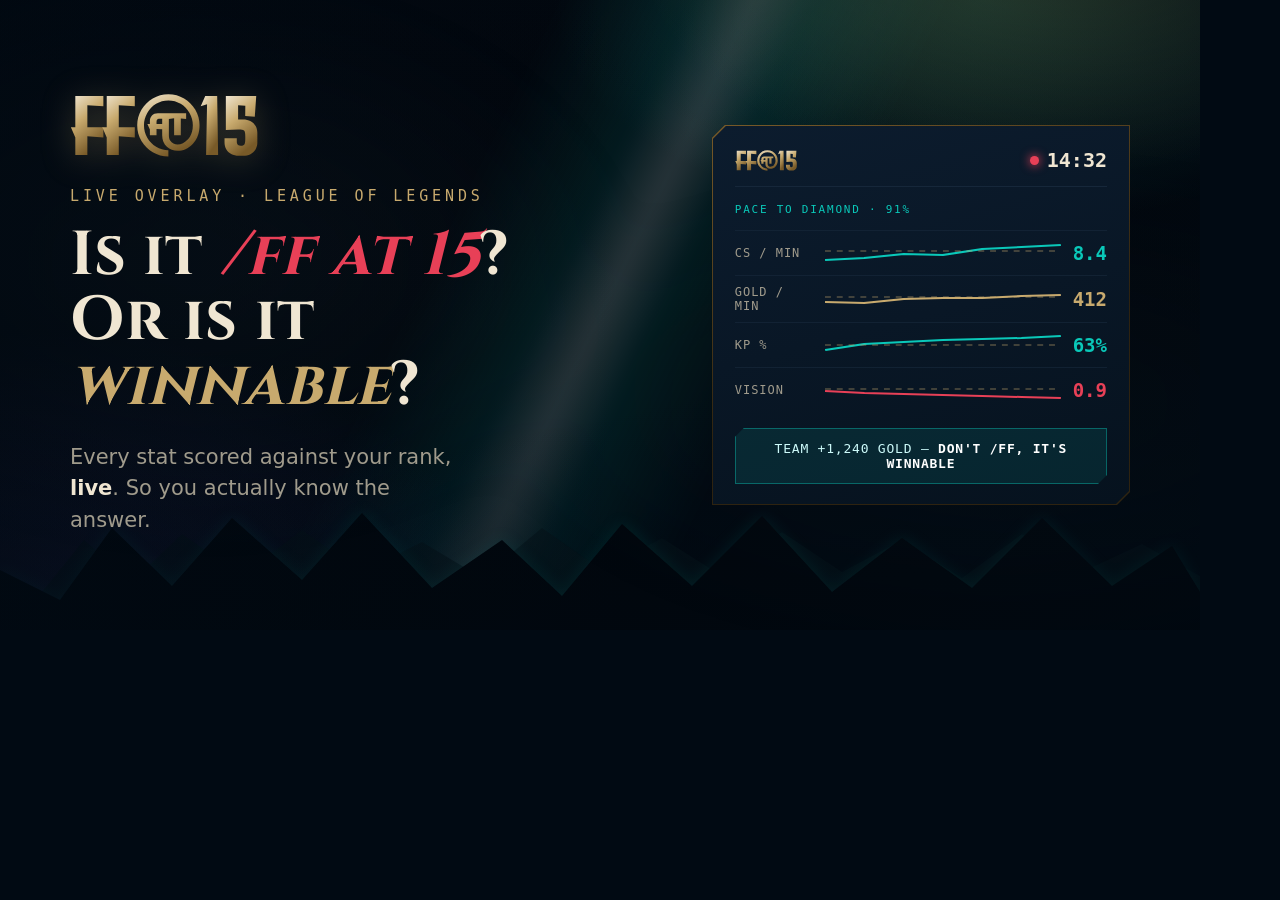
==== og-image.html @ ae90e87e "Initial FF@15 marketing site for GitHub Pages. Self-contained landing page with OG image, custom dom" ====
<!doctype html>
<html lang="en">
<head>
<meta charset="utf-8"/>
<title>FF@15 — OG image</title>
<link href="https://fonts.googleapis.com/css2?family=Cinzel:wght@600;700&display=swap" rel="stylesheet"/>
<style>
  :root{
    --bg:#010A13;--surface-2:#0c1c2e;--fg:#F0E6D2;--muted:#A09B8C;--dim:#6A6B68;
    --gold:#C8AA6E;--gold-2:#C89B3C;--border-gold:#785A28;--line:#16273A;
    --blue:#0AC8B9;--blue-light:#CDFAFA;--red:#E84057;
    --fd:'Cinzel','Trajan Pro',Georgia,serif;
    --fb:-apple-system,BlinkMacSystemFont,'Segoe UI',system-ui,sans-serif;
    --fm:ui-monospace,'SF Mono',Menlo,monospace;
    --bevel:polygon(13px 0,100% 0,100% calc(100% - 13px),calc(100% - 13px) 100%,0 100%,0 13px);
  }
  *{box-sizing:border-box;margin:0;padding:0}
  html,body{width:1200px;height:630px;overflow:hidden}
  body{background:var(--bg);color:var(--fg);font-family:var(--fb);font-variant-numeric:tabular-nums;
    -webkit-font-smoothing:antialiased;position:relative}

  /* ---- Rift at night scene ---- */
  .rift,.rift>*{position:absolute}
  .rift{inset:0;overflow:hidden}
  .sky{inset:0;background:
    radial-gradient(60% 70% at 86% -10%,rgba(200,155,60,.26),transparent 55%),
    radial-gradient(60% 60% at 82% 0%,rgba(16,92,84,.55),transparent 60%),
    radial-gradient(60% 70% at 4% 96%,rgba(44,38,92,.40),transparent 62%),
    linear-gradient(180deg,#02070e 0%,#01060c 56%,var(--bg) 100%)}
  .river{inset:-24% -12%;
    background:linear-gradient(116deg,transparent 40%,rgba(10,200,185,.10) 47%,rgba(205,250,250,.18) 50%,rgba(10,200,185,.10) 53%,transparent 60%);
    filter:blur(7px);mix-blend-mode:screen}
  .trees{bottom:0;left:0;width:100%;height:auto;display:block}
  .trees.far{opacity:.6}
  .trees.near{filter:drop-shadow(0 -1px 8px rgba(10,200,185,.12))}
  .fog{inset:-20%;filter:blur(34px);
    background:radial-gradient(38% 46% at 26% 44%,rgba(120,150,160,.07),transparent 70%),
      radial-gradient(46% 40% at 74% 60%,rgba(80,112,124,.06),transparent 70%)}
  .mote{position:absolute;width:4px;height:4px;border-radius:50%;background:var(--gold);
    box-shadow:0 0 9px 1px rgba(200,170,110,.75)}
  .mote.t{background:var(--blue-light);box-shadow:0 0 9px 1px rgba(10,200,185,.75)}
  .vig{inset:0;background:
    radial-gradient(120% 100% at 30% 40%,transparent 30%,rgba(1,10,19,.5) 82%),
    linear-gradient(90deg,rgba(1,10,19,.62),transparent 52%)}

  /* ---- content ---- */
  .stage{position:absolute;inset:0;z-index:2;display:grid;grid-template-columns:1.18fr .82fr;
    align-items:center;gap:40px;padding:62px 70px}
  .logo{width:188px;height:63px;display:block;filter:drop-shadow(0 4px 16px rgba(200,170,110,.28))}
  .kicker{font-family:var(--fm);font-size:15px;letter-spacing:.26em;text-transform:uppercase;
    color:var(--gold);margin:30px 0 18px}
  h1{font-family:var(--fd);font-weight:700;font-size:62px;line-height:1.05;letter-spacing:.01em}
  h1 .ff{color:var(--red);font-style:italic;white-space:nowrap}
  h1 .em{color:var(--gold);font-style:italic}
  .lede{color:var(--muted);font-size:21px;line-height:1.5;margin-top:24px;max-width:30ch}
  .lede b{color:var(--fg);font-weight:600}

  /* HUD card */
  .hex{background:linear-gradient(160deg,var(--border-gold),#2e2310 60%);clip-path:var(--bevel);padding:1px;
    box-shadow:0 30px 70px rgba(0,0,0,.5)}
  .hex-in{background:linear-gradient(165deg,var(--surface-2),#06121e);clip-path:var(--bevel);padding:22px 22px 20px}
  .hud-top{display:flex;align-items:center;gap:10px;padding-bottom:14px;border-bottom:1px solid var(--line);margin-bottom:16px}
  .hud-top .lg{width:62px;height:21px}
  .clock{margin-left:auto;display:inline-flex;align-items:center;gap:8px;font-family:var(--fm);
    font-size:20px;color:var(--fg);font-weight:600}
  .clock .live{width:9px;height:9px;border-radius:50%;background:var(--red);box-shadow:0 0 10px 1px rgba(232,64,87,.8)}
  .pace{font-family:var(--fm);font-size:11px;letter-spacing:.16em;text-transform:uppercase;color:var(--blue);margin-bottom:14px}
  .stat{display:grid;grid-template-columns:78px 1fr auto;align-items:center;gap:12px;padding:9px 0;border-top:1px solid rgba(22,39,58,.7)}
  .stat:first-of-type{border-top:0}
  .stat .lab{font-family:var(--fm);font-size:12px;letter-spacing:.08em;text-transform:uppercase;color:var(--muted)}
  .stat .val{font-family:var(--fm);font-size:19px;font-weight:600;text-align:right}
  .stat .spk{width:100%;height:26px;display:block}
  .ahead{color:var(--blue)} .onpace{color:var(--gold)} .behind{color:var(--red)}
  .verdict{margin-top:16px;padding:13px 16px;clip-path:polygon(9px 0,100% 0,100% calc(100% - 9px),calc(100% - 9px) 100%,0 100%,0 9px);
    background:rgba(10,200,185,.1);box-shadow:inset 0 0 0 1px rgba(10,200,185,.4);
    font-family:var(--fm);font-size:13px;letter-spacing:.06em;color:var(--blue-light);text-transform:uppercase;text-align:center}
  .verdict b{color:#fff}
</style>
</head>
<body>
  <!-- logo sprite -->
  <svg width="0" height="0" style="position:absolute" aria-hidden="true"><defs>
    <linearGradient id="lg" x1="0" y1="0" x2="0.45" y2="1">
      <stop offset="0" stop-color="#F0E6D2"/><stop offset="0.45" stop-color="#C8AA6E"/><stop offset="1" stop-color="#785A28"/>
    </linearGradient>
    <symbol id="ff15" viewBox="0 0 179 60">
      <g transform="translate(0.8203,-9)" fill="url(#lg)" fill-rule="evenodd">
        <polygon points="30.9375 20.7109375 15.703125 19.65625 15.703125 40.671875 30.9375 40.671875 30.9375 50.359375 15.703125 49.3046875 15.703125 67 4.21875 67 4.21875 50.359375 0 40.671875 4.21875 40.671875 4.21875 11.0234375 30.9375 11.0234375"/>
        <polygon points="60.859375 20.7109375 45.625 19.65625 45.625 40.671875 60.859375 40.671875 60.859375 50.359375 45.625 49.3046875 45.625 67 34.140625 67 34.140625 50.359375 29.921875 40.671875 34.140625 40.671875 34.140625 11.0234375 60.859375 11.0234375"/>
        <path d="M92.8515625,9.1484375 C98.3203125,9.1484375 103.300781,10.4895833 107.792969,13.171875 C112.285156,15.8541667 115.865885,19.4414062 118.535156,23.9335938 C121.204427,28.4257812 122.539062,33.3932292 122.539062,38.8359375 C122.539062,41.9088542 122.19401,44.6041667 121.503906,46.921875 C120.813802,49.2395833 119.960938,51.21875 118.945312,52.859375 C117.929688,54.5 116.888021,55.8411458 115.820312,56.8828125 C113.867188,58.8880208 111.660156,60.4309896 109.199219,61.5117188 C106.738281,62.5924479 104.205729,63.1328125 101.601562,63.1328125 C97.6432292,63.1328125 94.2447917,61.8697917 91.40625,59.34375 C88.4635417,56.5833333 86.9791667,52.8984375 86.953125,48.2890625 L86.953125,42.6640625 L81.6015625,42.3125 L81.5625,42.3125 L81.5625,48.2890625 L75.234375,48.2890625 L75.234375,42.8984375 L72.8515625,37.546875 L75.234375,37.546875 L75.234375,34.4609375 C75.234375,32.5338542 75.8984375,30.8802083 77.2265625,29.5 C78.5546875,28.1197917 80.4296875,27.4296875 82.8515625,27.4296875 L109.765625,27.4296875 L109.765625,32.8203125 L104.6875,32.2734375 L104.6875,48.2890625 L98.3203125,48.2890625 L98.3203125,32.1953125 L93.3203125,32.7421875 L93.3203125,48.2109375 C93.3203125,50.2942708 93.7304688,51.9934896 94.5507812,53.3085938 C95.3710938,54.6236979 96.4192708,55.59375 97.6953125,56.21875 C98.9713542,56.84375 100.273438,57.15625 101.601562,57.15625 C103.346354,57.15625 105.052083,56.7135417 106.71875,55.828125 C108.385417,54.9427083 109.895833,53.8098958 111.25,52.4296875 C112.005208,51.6744792 112.753906,50.6848958 113.496094,49.4609375 C114.238281,48.2369792 114.863281,46.7526042 115.371094,45.0078125 C115.878906,43.2630208 116.132812,41.2057292 116.132812,38.8359375 C116.132812,34.5651042 115.084635,30.6328125 112.988281,27.0390625 C110.891927,23.4453125 108.079427,20.5611979 104.550781,18.3867188 C101.022135,16.2122396 97.1223958,15.125 92.8515625,15.125 C88.5807292,15.125 84.6875,16.2122396 81.171875,18.3867188 C77.65625,20.5611979 74.8502604,23.4453125 72.7539062,27.0390625 C70.6575521,30.6328125 69.609375,34.5651042 69.609375,38.8359375 C69.609375,43.1328125 70.6575521,47.078125 72.7539062,50.671875 C74.8502604,54.265625 77.65625,57.1497396 81.171875,59.3242188 C84.6875,61.4986979 88.5807292,62.5859375 92.8515625,62.5859375 L92.8515625,68.5234375 C87.4088542,68.5234375 82.4414062,67.1888021 77.9492188,64.5195312 C73.4570312,61.8502604 69.8697917,58.2695312 67.1875,53.7773438 C64.5052083,49.2851562 63.1640625,44.3046875 63.1640625,38.8359375 C63.1640625,33.3932292 64.5052083,28.4257812 67.1875,23.9335938 C69.8697917,19.4414062 73.4570312,15.8541667 77.9492188,13.171875 C82.4414062,10.4895833 87.4088542,9.1484375 92.8515625,9.1484375 Z M81.5625,37.546875 L86.953125,37.546875 L86.953125,32.6640625 L86.9140625,32.6640625 C86.3151042,32.6380208 85.7682292,32.625 85.2734375,32.625 C83.9192708,32.625 82.9947917,32.7552083 82.5,33.015625 C81.875,33.3541667 81.5625,34.34375 81.5625,35.984375 L81.5625,37.546875 Z"/>
        <polygon points="127.851562 11.0234375 139.335938 11.0234375 140.234375 67 128.789062 67 129.6875 18.6796875 123.632812 20.7109375 127.851562 11.0625"/>
        <path d="M177.578125,45.90625 L177.578125,55.984375 C177.447917,58.2239583 176.822917,60.2421875 175.703125,62.0390625 C174.583333,63.8359375 173.020833,65.2617188 171.015625,66.3164062 C169.010417,67.3710938 166.614583,67.8984375 163.828125,67.8984375 L160.078125,67.8984375 C157.1875,67.8984375 154.713542,67.3255208 152.65625,66.1796875 C150.598958,65.0338542 149.029948,63.5104167 147.949219,61.609375 C146.86849,59.7083333 146.328125,57.5729167 146.328125,55.203125 L146.328125,51.21875 L158.007812,51.21875 L158.046875,55.203125 C158.229167,56.296875 158.613281,57.0716146 159.199219,57.5273438 C159.785156,57.9830729 160.703125,58.2630208 161.953125,58.3671875 C163.802083,58.2630208 164.973958,57.6640625 165.46875,56.5703125 C165.885417,55.5807292 166.09375,53.8619792 166.09375,51.4140625 L166.09375,49.4609375 C166.09375,47.0651042 165.846354,45.359375 165.351562,44.34375 C164.856771,43.328125 163.606771,42.7942708 161.601562,42.7421875 L161.5625,42.703125 L159.257812,42.703125 L147.578125,43.171875 L147.578125,11.0234375 L176.523438,11.0234375 L175.15625,30.5546875 L166.015625,29.8515625 L166.132812,20.203125 L159.257812,19.6953125 L159.257812,33.2109375 L163.828125,33.2109375 C166.71875,33.2109375 169.192708,33.7838542 171.25,34.9296875 C173.307292,36.0755208 174.876302,37.6054688 175.957031,39.5195312 C177.03776,41.4335938 177.578125,43.5625 177.578125,45.90625 Z"/>
      </g>
    </symbol>
  </defs></svg>

  <div class="rift" aria-hidden="true">
    <div class="sky"></div>
    <div class="river"></div>
    <svg class="trees far" viewBox="0 0 1200 150" preserveAspectRatio="none"><path fill="#06141a" d="M0,150 L0,92 L42,112 L84,60 L132,102 L182,54 L242,96 L302,50 L362,92 L422,62 L482,98 L542,48 L602,90 L662,58 L722,96 L782,52 L842,92 L902,60 L962,98 L1022,54 L1082,92 L1142,64 L1200,96 L1200,150 Z"/></svg>
    <svg class="trees near" viewBox="0 0 1200 210" preserveAspectRatio="none"><path fill="#01060c" d="M0,210 L0,150 L60,180 L112,108 L172,166 L232,98 L302,160 L362,93 L432,168 L502,120 L562,176 L622,104 L692,166 L762,96 L832,172 L902,118 L972,168 L1042,98 L1112,166 L1172,126 L1200,172 L1200,210 Z"/></svg>
    <div class="fog"></div>
    <span class="mote"   style="left:60%;top:52%"></span>
    <span class="mote t" style="left:72%;top:60%"></span>
    <span class="mote"   style="left:83%;top:44%"></span>
    <span class="mote t" style="left:66%;top:38%"></span>
    <span class="mote"   style="left:90%;top:56%"></span>
    <span class="mote t" style="left:78%;top:30%"></span>
    <div class="vig"></div>
  </div>

  <div class="stage">
    <div class="copy">
      <svg class="logo"><use href="#ff15"/></svg>
      <div class="kicker">Live overlay · League of Legends</div>
      <h1>Is it <span class="ff">/ff at 15</span>?<br/>Or is it <span class="em">winnable</span>?</h1>
      <p class="lede">Every stat scored against your rank, <b>live</b>. So you actually know the answer.</p>
    </div>

    <div class="hex">
      <div class="hex-in">
        <div class="hud-top">
          <svg class="lg"><use href="#ff15"/></svg>
          <div class="clock"><span class="live"></span>14:32</div>
        </div>
        <div class="pace">Pace to Diamond · 91%</div>

        <div class="stat">
          <span class="lab">CS / min</span>
          <svg class="spk" viewBox="0 0 120 26" preserveAspectRatio="none">
            <path d="M0,20 L20,18 L40,14 L60,15 L80,9 L100,7 L120,5" fill="none" stroke="#0AC8B9" stroke-width="2"/>
            <line x1="0" y1="11" x2="120" y2="11" stroke="#C8AA6E" stroke-width="1" stroke-dasharray="3 3" opacity="0.6"/>
          </svg>
          <span class="val ahead">8.4</span>
        </div>
        <div class="stat">
          <span class="lab">Gold / min</span>
          <svg class="spk" viewBox="0 0 120 26" preserveAspectRatio="none">
            <path d="M0,16 L20,17 L40,13 L60,12 L80,12 L100,10 L120,9" fill="none" stroke="#C8AA6E" stroke-width="2"/>
            <line x1="0" y1="11" x2="120" y2="11" stroke="#C8AA6E" stroke-width="1" stroke-dasharray="3 3" opacity="0.6"/>
          </svg>
          <span class="val onpace">412</span>
        </div>
        <div class="stat">
          <span class="lab">KP %</span>
          <svg class="spk" viewBox="0 0 120 26" preserveAspectRatio="none">
            <path d="M0,18 L20,12 L40,10 L60,8 L80,7 L100,6 L120,4" fill="none" stroke="#0AC8B9" stroke-width="2"/>
            <line x1="0" y1="13" x2="120" y2="13" stroke="#C8AA6E" stroke-width="1" stroke-dasharray="3 3" opacity="0.6"/>
          </svg>
          <span class="val ahead">63%</span>
        </div>
        <div class="stat">
          <span class="lab">Vision</span>
          <svg class="spk" viewBox="0 0 120 26" preserveAspectRatio="none">
            <path d="M0,14 L20,16 L40,17 L60,18 L80,19 L100,20 L120,21" fill="none" stroke="#E84057" stroke-width="2"/>
            <line x1="0" y1="12" x2="120" y2="12" stroke="#C8AA6E" stroke-width="1" stroke-dasharray="3 3" opacity="0.6"/>
          </svg>
          <span class="val behind">0.9</span>
        </div>

        <div class="verdict">Team +1,240 gold — <b>don't /ff, it's winnable</b></div>
      </div>
    </div>
  </div>
</body>
</html>
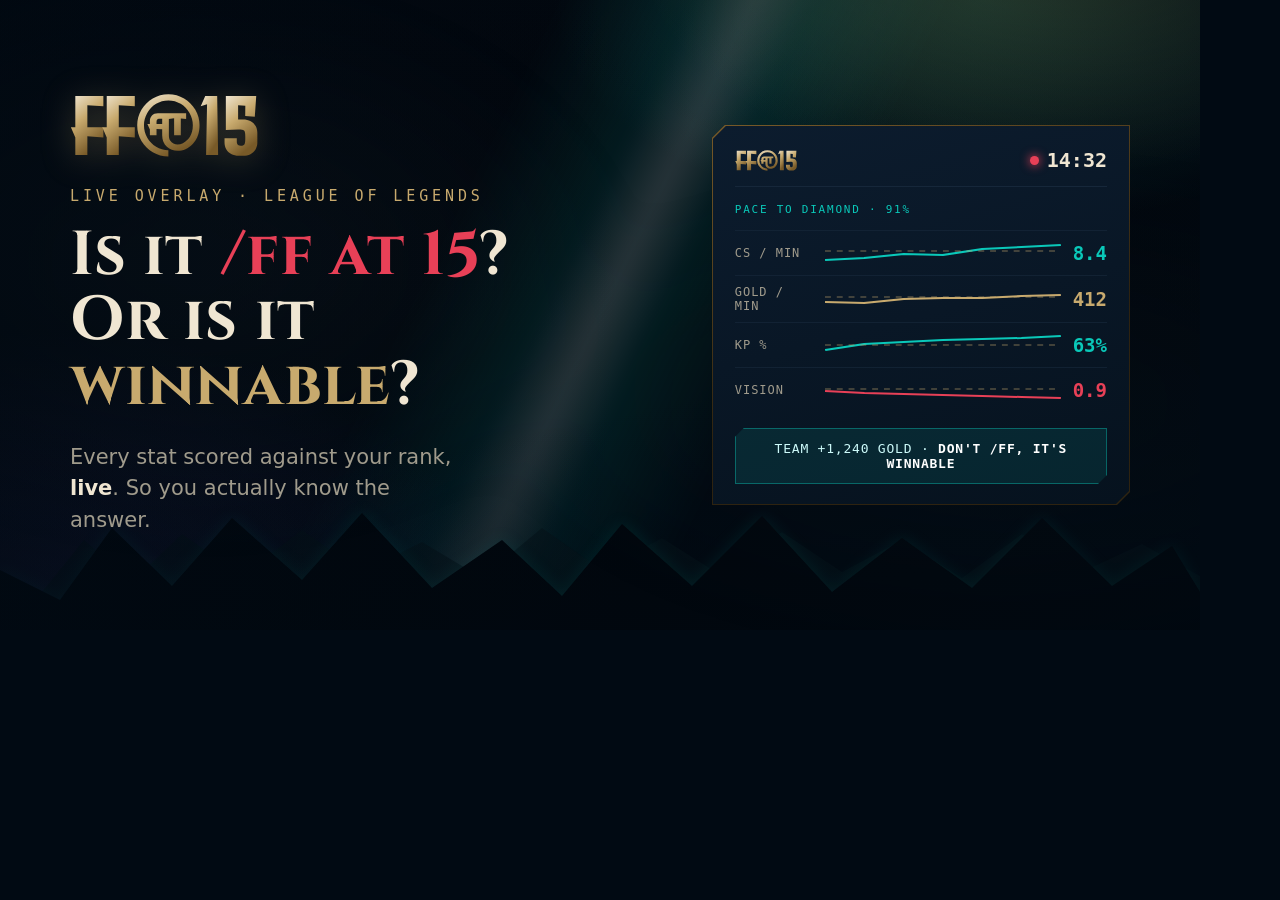
==== commit 8a2b4be9: "Wire download buttons to releases, rework copy, harden reveal - Download CTA now auto-detects OS and" ====
--- a/og-image.html
+++ b/og-image.html
@@ -2,7 +2,7 @@
 <html lang="en">
 <head>
 <meta charset="utf-8"/>
-<title>FF@15 — OG image</title>
+<title>FF@15 OG image</title>
 <link href="https://fonts.googleapis.com/css2?family=Cinzel:wght@600;700&display=swap" rel="stylesheet"/>
 <style>
   :root{
@@ -50,8 +50,8 @@
   .kicker{font-family:var(--fm);font-size:15px;letter-spacing:.26em;text-transform:uppercase;
     color:var(--gold);margin:30px 0 18px}
   h1{font-family:var(--fd);font-weight:700;font-size:62px;line-height:1.05;letter-spacing:.01em}
-  h1 .ff{color:var(--red);font-style:italic;white-space:nowrap}
-  h1 .em{color:var(--gold);font-style:italic}
+  h1 .ff{color:var(--red);white-space:nowrap}
+  h1 .em{color:var(--gold)}
   .lede{color:var(--muted);font-size:21px;line-height:1.5;margin-top:24px;max-width:30ch}
   .lede b{color:var(--fg);font-weight:600}
 
@@ -158,7 +158,7 @@
           <span class="val behind">0.9</span>
         </div>
 
-        <div class="verdict">Team +1,240 gold — <b>don't /ff, it's winnable</b></div>
+        <div class="verdict">Team +1,240 gold · <b>don't /ff, it's winnable</b></div>
       </div>
     </div>
   </div>
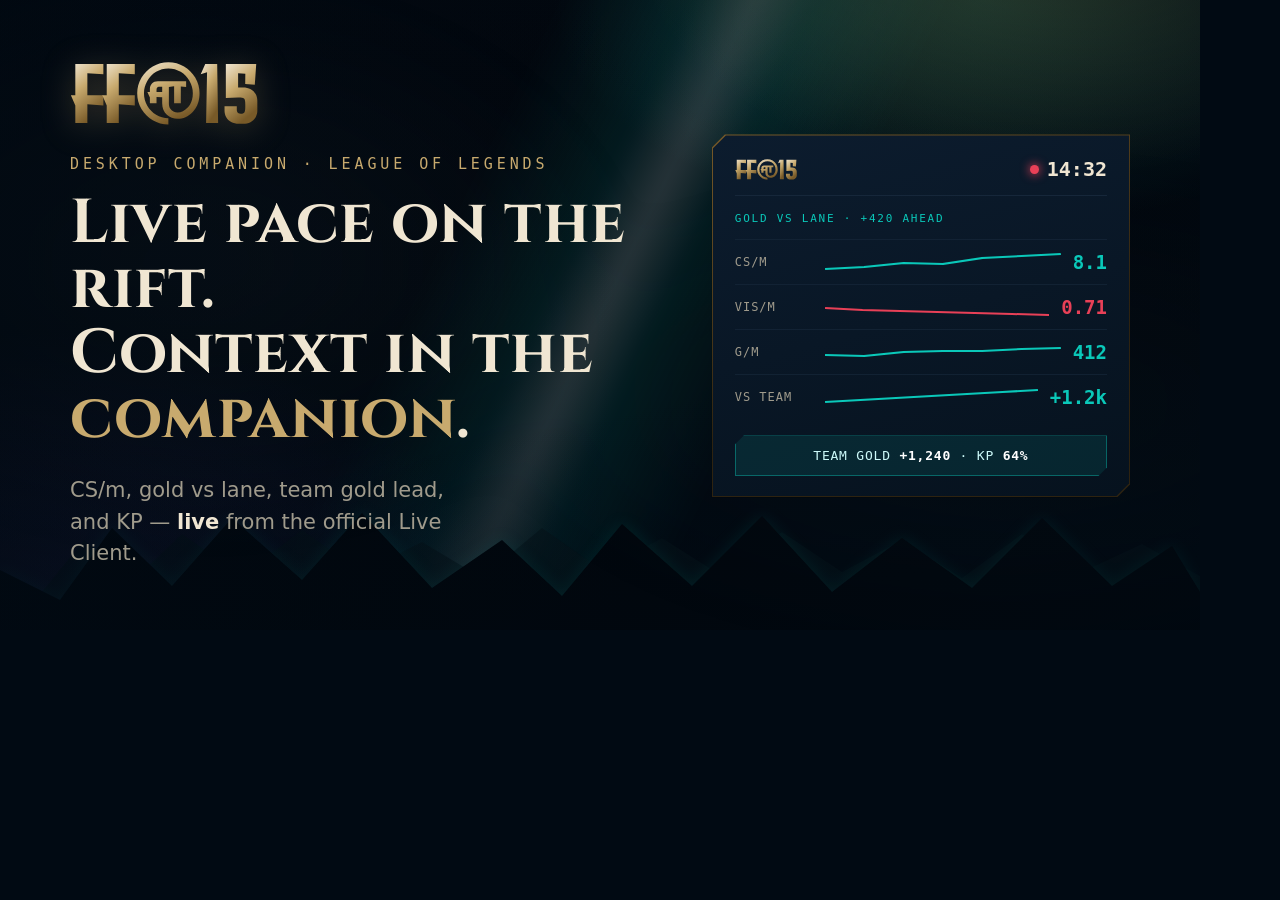
==== commit 3369b3e8: "Align site with shipped app features, design tokens, and setup guide. Rewrite marketing copy to matc" ====
--- a/og-image.html
+++ b/og-image.html
@@ -112,9 +112,9 @@
   <div class="stage">
     <div class="copy">
       <svg class="logo"><use href="#ff15"/></svg>
-      <div class="kicker">Live overlay · League of Legends</div>
-      <h1>Is it <span class="ff">/ff at 15</span>?<br/>Or is it <span class="em">winnable</span>?</h1>
-      <p class="lede">Every stat scored against your rank, <b>live</b>. So you actually know the answer.</p>
+      <div class="kicker">Desktop companion · League of Legends</div>
+      <h1>Live pace on the rift.<br/>Context in the <span class="em">companion</span>.</h1>
+      <p class="lede">CS/m, gold vs lane, team gold lead, and KP — <b>live</b> from the official Live Client.</p>
     </div>
 
     <div class="hex">
@@ -123,42 +123,38 @@
           <svg class="lg"><use href="#ff15"/></svg>
           <div class="clock"><span class="live"></span>14:32</div>
         </div>
-        <div class="pace">Pace to Diamond · 91%</div>
+        <div class="pace">Gold vs lane · +420 ahead</div>
 
         <div class="stat">
-          <span class="lab">CS / min</span>
+          <span class="lab">CS/m</span>
           <svg class="spk" viewBox="0 0 120 26" preserveAspectRatio="none">
             <path d="M0,20 L20,18 L40,14 L60,15 L80,9 L100,7 L120,5" fill="none" stroke="#0AC8B9" stroke-width="2"/>
-            <line x1="0" y1="11" x2="120" y2="11" stroke="#C8AA6E" stroke-width="1" stroke-dasharray="3 3" opacity="0.6"/>
           </svg>
-          <span class="val ahead">8.4</span>
+          <span class="val ahead">8.1</span>
         </div>
         <div class="stat">
-          <span class="lab">Gold / min</span>
+          <span class="lab">Vis/m</span>
           <svg class="spk" viewBox="0 0 120 26" preserveAspectRatio="none">
-            <path d="M0,16 L20,17 L40,13 L60,12 L80,12 L100,10 L120,9" fill="none" stroke="#C8AA6E" stroke-width="2"/>
-            <line x1="0" y1="11" x2="120" y2="11" stroke="#C8AA6E" stroke-width="1" stroke-dasharray="3 3" opacity="0.6"/>
+            <path d="M0,14 L20,16 L40,17 L60,18 L80,19 L100,20 L120,21" fill="none" stroke="#E84057" stroke-width="2"/>
           </svg>
-          <span class="val onpace">412</span>
+          <span class="val behind">0.71</span>
         </div>
         <div class="stat">
-          <span class="lab">KP %</span>
+          <span class="lab">G/m</span>
           <svg class="spk" viewBox="0 0 120 26" preserveAspectRatio="none">
-            <path d="M0,18 L20,12 L40,10 L60,8 L80,7 L100,6 L120,4" fill="none" stroke="#0AC8B9" stroke-width="2"/>
-            <line x1="0" y1="13" x2="120" y2="13" stroke="#C8AA6E" stroke-width="1" stroke-dasharray="3 3" opacity="0.6"/>
+            <path d="M0,16 L20,17 L40,13 L60,12 L80,12 L100,10 L120,9" fill="none" stroke="#0AC8B9" stroke-width="2"/>
           </svg>
-          <span class="val ahead">63%</span>
+          <span class="val ahead">412</span>
         </div>
         <div class="stat">
-          <span class="lab">Vision</span>
+          <span class="lab">vs team</span>
           <svg class="spk" viewBox="0 0 120 26" preserveAspectRatio="none">
-            <path d="M0,14 L20,16 L40,17 L60,18 L80,19 L100,20 L120,21" fill="none" stroke="#E84057" stroke-width="2"/>
-            <line x1="0" y1="12" x2="120" y2="12" stroke="#C8AA6E" stroke-width="1" stroke-dasharray="3 3" opacity="0.6"/>
+            <path d="M0,18 L20,16 L40,14 L60,12 L80,10 L100,8 L120,6" fill="none" stroke="#0AC8B9" stroke-width="2"/>
           </svg>
-          <span class="val behind">0.9</span>
+          <span class="val ahead">+1.2k</span>
         </div>
 
-        <div class="verdict">Team +1,240 gold · <b>don't /ff, it's winnable</b></div>
+        <div class="verdict">Team gold <b>+1,240</b> · KP <b>64%</b></div>
       </div>
     </div>
   </div>
